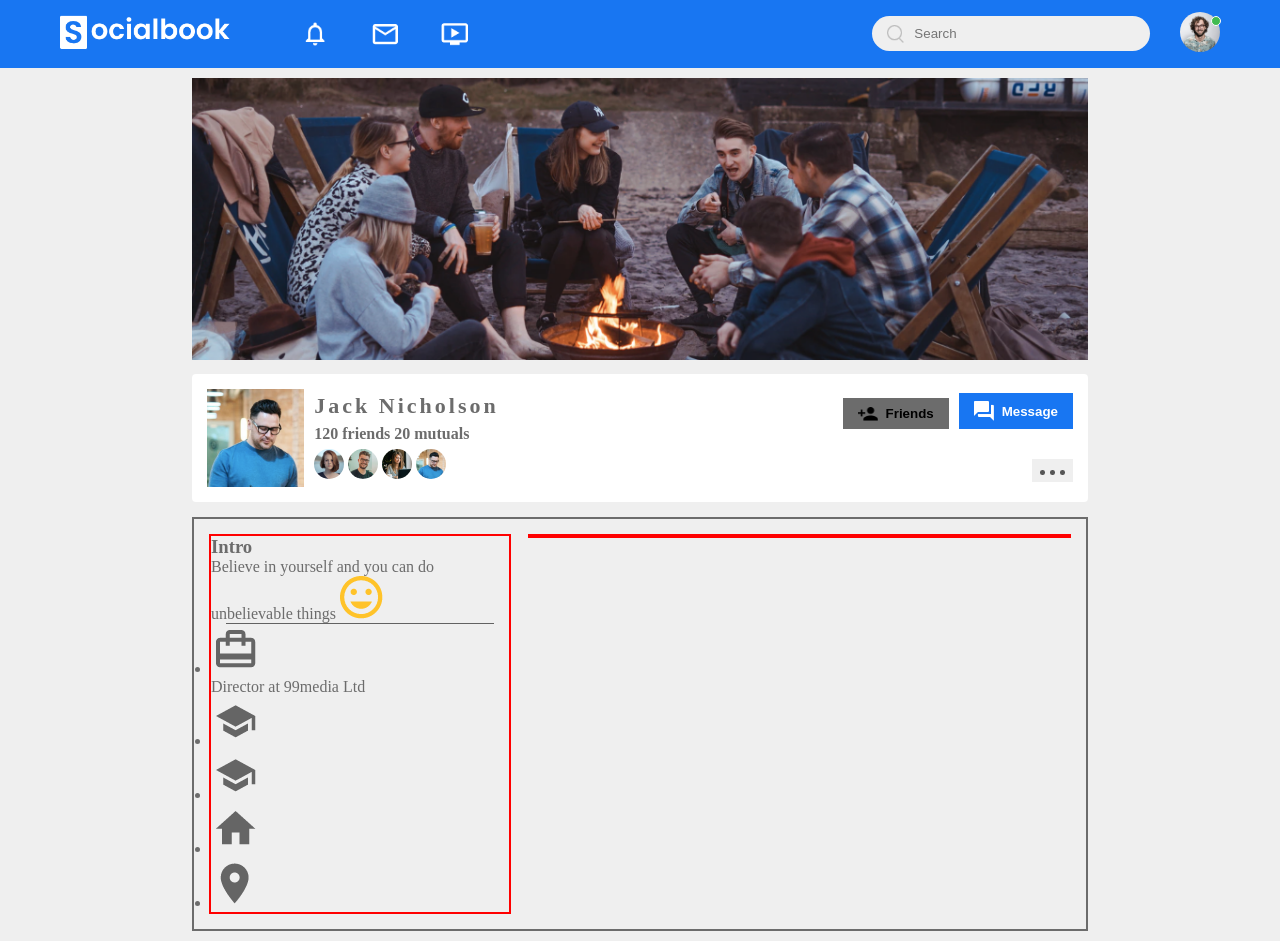
==== pages/profile.html @ 213f25bf "app" ====
<!doctype html>
<html lang="en">
  <head>
    <meta charset="UTF-8" />
    <meta name="viewport" content="width=device-width, initial-scale=1.0" />
    <title>Profile</title>
    <link rel="stylesheet" href="../css/profile.css" />
    <link rel="stylesheet" href="../css/main.css" />
  </head>
  <body>
    <header>
      <!-- nav icons -->
      <nav class="navigation_icon">
        <a href="../index.html"
          ><img src="../images/logo.png" alt="socialBook logo" class="logo"
        /></a>

        <div class="icons">
          <img src="../images/notification.png" alt="notification" />
          <img src="../images/inbox.png" alt="email" />
          <img src="../images/video.png" alt="" />
        </div>
      </nav>

      <!-- search and profile -->
      <div class="user">
        <div class="search-box">
          <img src="../images/search.png" alt="" />
          <input type="search" class="search" placeholder="Search" />
        </div>

        <div class="profile_click">
          <img src="../images/profile-pic.png" alt="" id="user_img" />
          <div class="status"></div>
        </div>
      </div>

      <div class="dropdown_menu">
        <!-- toggle btn -->
        <div id="dark_mode_toogle">
          <span></span>
        </div>

        <!-- user profile -->
        <div class="dropdown_user_profile">
          <img src="../images/profile-pic.png" alt="" />

          <div>
            <p>John Nicholson</p>
            <a href="#">See your Profile</a>
          </div>
        </div>

        <div class="margin"></div>

        <!-- feedback -->
        <div class="dropdown_user_profile">
          <img src="../images/feedback.png" alt="" />

          <div>
            <p>Give Feedback</p>
            <a href="#">Help us to improve the new design</a>
          </div>
        </div>
        <div class="margin"></div>

        <!-- Settings -->
        <div class="dropdown_user_profile_link">
          <div class="dropdown_details">
            <img src="../images/setting.png" alt="" />
            <a href="#">Settings & Privacy </a>
          </div>

          <a href="#"><img src="../images/arrow.png" alt="" /></a>
        </div>

        <!-- help -->
        <div class="dropdown_user_profile_link">
          <div class="dropdown_details">
            <img src="../images/help.png" alt="" />
            <a href="#">Help & Support </a>
          </div>

          <a href="#"><img src="../images/arrow.png" alt="" /></a>
        </div>

        <!-- display -->
        <div class="dropdown_user_profile_link">
          <div class="dropdown_details">
            <img src="../images/display.png" alt="" />
            <a href="#">Display & Accessibility </a>
          </div>

          <a href="#"><img src="../images/arrow.png" alt="" /></a>
        </div>

        <!-- Logout -->
        <div class="dropdown_user_profile_link">
          <div class="dropdown_details">
            <img src="../images/logout.png" alt="" />
            <a href="#">Logout</a>
          </div>

          <a href="#"><img src="../images/arrow.png" alt="" /></a>
        </div>
      </div>
    </header>

    <main class="profile_container">
      <img src="../images/cover.png" alt="" class="cover" />

      <!-- profile information -->
      <section class="profile_info">
        <div class="profile_info_leftside">
          <img src="../images/profile.png" alt="" />

          <!-- details -->
          <div class="profile_info_leftside_info">
            <h3>Jack Nicholson</h3>
            <p>120 friends <span></span> 20 mutuals</p>
            <img src="../images/member-1.png" alt="" />
            <img src="../images/member-2.png" alt="" />
            <img src="../images/member-3.png" alt="" />
            <img src="../images/member-4.png" alt="" />
          </div>
        </div>

        <!-- right-side -->
        <div class="profile_info_rightside">
          <div class="profile_info_righttside_details">
            <div class="profile_btns">
              <!-- add friend -->
              <button type="button" id="add_friends">
                <div class="btn_details">
                  <img src="../images/add-friends.png" alt="" />
                  <span>Friends</span>
                </div>
              </button>

              <!-- message -->
              <button type="button" id="msg">
                <div class="btn_details">
                  <img src="../images/message.png" alt="" />
                  <span>Message</span>
                </div>
              </button>
            </div>
            <button type="button">
              <img src="../images/more.png" alt="" />
            </button>
          </div>
        </div>
      </section>

      <section class="profile_content">
        <div class="content_leftside">
          <div class="content_intro">
            <h3>Intro</h3>
            <p>
              Believe in yourself and you can do unbelievable things
              <img src="../images/feeling.png" alt="" />
            </p>
            <div class="margin"></div>
          </div>

          <!-- content list -->
          <div class="content_list">
            <ul>
              <li>
                <div class="content_list_items">
                  <img src="../images/profile-job.png" alt="" />
                  <p>Director at 99media Ltd</p>
                </div>
              </li>
              <li>
                <div class="content_list_items">
                  <img src="../images/profile-study.png" alt="" />
                </div>
              </li>
              <li>
                <div class="content_list_items">
                  <img src="../images/profile-study.png" alt="" />
                </div>
              </li>
              <li>
                <div class="content_list_items">
                  <img src="../images/profile-home.png" alt="" />
                </div>
              </li>
              <li>
                <div class="content_list_items">
                  <img src="../images/profile-location.png" alt="" />
                </div>
              </li>
            </ul>
          </div>
        </div>
        <div class="content_rightside"></div>
      </section>
    </main>

    <script src="../js/profile.js"></script>
  </body>
</html>
---- css/profile.css ----
body {
  color: #6c6c6c;
}

.profile_container {
  margin: 10px auto;
  width: 70%;
}

.cover {
  width: 100%;
}

.profile_info {
  width: 100%;
  background: #fff;
  display: flex;
  align-items: center;
  justify-content: space-between;
  margin-top: 10px;
  padding: 15px;
  overflow: hidden;
  border-radius: 4px;
}

.profile_info_leftside {
  display: flex;
  align-items: center;
  gap: 10px;
}

.profile_info_leftside > img {
  width: 20%;
}

.profile_info_leftside_info > img {
  width: 30px;
  border-radius: 50%;
  cursor: pointer;
}

.profile_info_leftside_info > h3 {
  font-size: 22px;
  letter-spacing: 3px;
  margin-bottom: 6px;
  font-weight: 900;
}

.profile_info_leftside_info > p {
  margin-bottom: 6px;
  font-weight: 600;
}

.profile_info_righttside_details {
  display: flex;
  align-items: center;
  flex-direction: column;
  justify-content: center;
  gap: 30px;
}

.profile_info_righttside_details .profile_btns {
  display: flex;
  gap: 10px;
}

.profile_btns #add_friends,
.profile_btns #msg {
  padding: 8px 15px;
  border: none;
  cursor: pointer;
  font-weight: 600;
}
.profile_btns #add_friends {
  background: #6c6c6c;
}

.btn_details > img {
  width: 20px;
}

.btn_details {
  display: flex;
  align-items: center;
  justify-content: center;
  gap: 8px;
}

.profile_btns #msg {
  background: #1876f2;
  color: #fff;
}

.profile_info_righttside_details button {
  align-self: end;
  padding: 4px 8px;
  border: none;
  cursor: pointer;
}

.profile_info_righttside_details button > img {
  width: 25px;
}

/* dark mode */
.profile_info.dark {
  background-color: #000;
}

/* content */
.profile_content {
  display: flex;
  justify-content: space-between;
  padding: 15px;
  border: 2px solid;
  width: 100%;
  margin-top: 15px;
}

.profile_content .content_leftside {
  flex-basis: 35%;
  align-self: flex-start;
  border: 2px solid red;
}

.profile_content .content_rightside {
  flex-basis: 63%;
  align-self: flex-start;
  border: 2px solid red;
}
---- css/main.css ----
* {
  margin: 0;
  padding: 0;
  box-sizing: border-box;
}

body {
  background: #efefef;
}

/* header */
header {
  background-color: #1876f2;
  display: flex;
  padding: 10px 60px;
  align-items: center;
  justify-content: space-between;
  position: sticky;
  top: 0;
  z-index: 100;
}

.logo {
  width: 170px;
  cursor: pointer;
}

.navigation_icon {
  display: flex;
  align-items: center;
  justify-content: center;
  gap: 70px;
}

.icons {
  display: flex;
  align-items: center;
  justify-content: center;
  gap: 40px;
  cursor: pointer;
}

.icons img {
  width: 30px;
}

.user {
  display: flex;
  align-items: center;
  justify-content: space-between;
  gap: 30px;
  width: 30%;
}

.user #user_img {
  width: 40px;
  height: 40px;
  border-radius: 50%;
  position: relative;
  cursor: pointer;
}

.status {
  height: 10px;
  width: 10px;
  background: #41bb51;
  position: absolute;
  border-radius: 50%;
  border: 1px solid #fff;
  transform: translate(31px, -40px);
}

.search-box {
  background: #efefef;
  display: flex;
  justify-content: center;
  align-items: center;
  width: 100%;
  padding: 0 15px;
  border-radius: 40px;
}

.search {
  padding: 10px;
  width: 100%;
  outline: none;
  border: 0;
  background: transparent;
}

.search-box img {
  width: 18px;
  height: 18px;
}

/* main */
.container {
  display: flex;
  justify-content: space-between;
  padding: 10px 60px;
}

/* LEFT SIDEBAR */
.container .left-sidebar {
  flex-basis: 25%;
  position: sticky;
  top: 70px;
  align-self: flex-start;
}

.container .left-sidebar .group ul {
  list-style: none;
}

.container .left-sidebar .group ul .group_links {
  display: flex;
  align-items: center;
  gap: 15px;
  margin-bottom: 20px;
  cursor: pointer;
}

.container .left-sidebar .group ul .group_links img {
  width: 40px;
  object-fit: contain;
}

.container .left-sidebar .group a {
  text-decoration: none;
  color: #1876f2;
  font-weight: 700;
}

.container .left-sidebar .top {
  padding-bottom: 30px;

  border-bottom: 1px solid #626262;
}

.container .left-sidebar .shortcuts {
  padding-top: 20px;
}

.container .left-sidebar .group .group_links a {
  color: #626262;
  text-decoration: none;
  font-weight: 900;
}

.container .left-sidebar .shortcuts h3 {
  color: #626262;
  font-weight: 700;
  margin-bottom: 20px;
}

/* RIGHT SIDEBAR */
.container .right-sidebar {
  background: #fff;
  flex-basis: 25%;
  position: sticky;
  top: 70px;
  align-self: flex-start;
  padding: 15px;
  border-radius: 6px;
  color: #626262;
}

.activities {
  display: flex;
  justify-content: space-between;
  align-items: center;
  margin-bottom: 10px;
}

.activities h3 {
  font-weight: 700;
  color: #626262;
  font-size: 20px;
}

.activities a {
  text-decoration: none;
  color: #1876f2;
  font-weight: 900;
}

.notification_list {
  display: flex;
  flex-direction: column;
  gap: 20px;
}

.notification_list .calendars {
  display: flex;
  gap: 15px;
  align-items: center;
}

.notification_list .calendars .date {
  display: flex;
  flex-direction: column;
  border-radius: 12px;
  flex-basis: 25%;
  overflow: hidden;
}

.notification_list .calendars .date .date_number {
  text-align: center;
  font-size: 1.2rem;
  font-weight: 600;
  width: 100%;
  padding: 15px;
  border-radius: 12px 12px 0 0;
}

.notification_list .calendars .date .month_number {
  background: #1876f2;
  color: #fff;
  border-radius: 0 0 10px 10px;
  text-align: center;
  width: 100%;
  padding: 5px;
  font-weight: 600;
}

.notification_list .calendars .notification_tasks h3 {
  color: #626262;
  font-weight: 900;
}

.notification_list .calendars .notification_tasks p {
  display: flex;
  align-items: center;
  gap: 5px;
  color: #626262;
  margin: 6px 0;
  opacity: 0.6;
}

.notification_list .calendars .notification_tasks p img {
  width: 10px;
}

.notification_list .calendars .notification_tasks a {
  text-decoration: none;
  color: #1876f2;
  font-weight: 600;
}

.advert {
  margin-top: 20px;
}

.advert #close_advert {
  color: #626262;
}

.right-sidebar .advert_img {
  width: 100%;
  border-radius: 6px;
}

.conversation {
  margin-top: 20px;
}

.conversation ul {
  list-style: none;
}

.conversation ul .conversation_list {
  display: flex;
  align-items: center;
  gap: 15px;
  margin-bottom: 20px;
}

.conversation ul .conversation_list a {
  text-decoration: none;
  color: #626262;
  font-weight: 600;
}

.conversation ul .conversation_list img {
  border-radius: 50%;
  position: relative;
  width: 40px;
}

.conversation ul .conversation_list .member_status {
  height: 9px;
  width: 9px;
  background: #41bb51;
  position: absolute;
  border-radius: 50%;
  transform: translate(32px, 9px);
  border: 1px solid #fff;
}

/* MAIN CONTENT */
.container .main-content {
  flex-basis: 47%;
  position: sticky;
  top: 70px;
  align-self: flex-start;
}

.status_story {
  display: flex;
  justify-content: space-between;
  margin-bottom: 20px;
  align-items: center;
}

.story {
  flex-basis: 18%;
  padding-top: 32%;
  background-image:
    linear-gradient(transparent, rgba(0, 0, 0, 0.5)),
    url(../images/status-1.png);
  background-position: center;
  background-size: cover;
  position: relative;
  border-radius: 14px;
  cursor: pointer;
}

.story_two {
  background-image:
    linear-gradient(transparent, rgba(0, 0, 0, 0.7)),
    url(../images/status-2.png);
  background-position: center;
  background-size: cover;
}

.story_three {
  background-image:
    linear-gradient(transparent, rgba(0, 0, 0, 0.7)),
    url(../images/status-3.png);
  background-position: center;
  background-size: cover;
}

.story_four {
  background-image:
    linear-gradient(transparent, rgba(0, 0, 0, 0.7)),
    url(../images/status-4.png);
  background-position: center;
  background-size: cover;
}

.story_five {
  background-image:
    linear-gradient(transparent, rgba(0, 0, 0, 0.7)),
    url(../images/status-5.png);
  background-position: center;
  background-size: cover;
}

.story #upload {
  position: absolute;
  width: 45px;
  border-radius: 50%;
  bottom: 44px;
  left: 34px;
  border-radius: 1px solid #6c6c6c;
}

.story_user {
  position: absolute;
  width: 45px;
  height: 45px;
  border-radius: 50%;
  top: 10px;
  left: 10px;
  border: 4px solid #1876f2;
}

.story h3 {
  position: absolute;
  bottom: 10px;
  text-align: center;
  width: 100%;
  color: #fff;
  font-size: 18px;
  opacity: 0.7;
}

.user_post {
  background: #fff;
  margin-bottom: 20px;
  border-radius: 6px;
  padding: 20px;
  color: #626262;
  width: 100%;
}

.user_post_profile_details {
  display: flex;
  align-items: center;
  width: 100%;
  gap: 10px;
}

.user_post_profile_details .post_status h3 {
  font-weight: 700;
  font-size: 20px;
  letter-spacing: 1px;
}

.post_status_details {
  display: flex;
  align-items: center;
  cursor: pointer;
}

.user_post_profile_details .post_status p {
  font-weight: 700;
  letter-spacing: 1px;
}

.user_post_status {
  margin: 10px 0 0px 50px;
}

.user_post .user_post_status textarea {
  border: 0;
  outline: none;
  width: 100%;
  font-size: 1rem;
  margin-bottom: 10px;
  border-bottom: 1px solid #ccc;
  background: transparent;
  resize: none;
}

.user_post .user_post_status .status_post_icons {
  display: flex;
  gap: 20px;
  width: 100%;
}

.user_post .user_post_status .status_post_icons img {
  width: 20px;
}

.user_post .user_post_status .status_post_icons .post_icons {
  display: flex;
  justify-content: center;
  align-items: center;
  gap: 8px;
}

.user_post .user_post_status .status_post_icons .post_icons p {
  font-weight: 600;
}

.news_feed {
  background: #fff;
  margin-bottom: 20px;
  border-radius: 6px;
  padding: 20px;
  color: #626262;
}

.news_feed_profile_details {
  display: flex;
  align-items: center;
  justify-content: space-between;
  width: 100%;
  cursor: pointer;
  margin-bottom: 15px;
}

.news_feed_profile_details_left {
  display: flex;
  align-items: center;
  justify-content: center;
  gap: 10px;
}

.news_feed_profile_details_left > img {
  width: 40px;
  height: 40px;
  border-radius: 50%;
}

.news_feed_profile_details > a img {
  width: 20px;
}
.news_feed_profile_details h3 {
  font-weight: 700;
  font-size: 20px;
  letter-spacing: 1px;
}

.news_feed_profile_details p {
  font-weight: 700;
  letter-spacing: 1px;
  color: #9a9a9a;
}

.newsfeed_details > img {
  width: 100%;
  margin-top: 8px;
  border-radius: 4px;
}

.newsfeed_details p {
  font-size: 20px;
  color: #9a9a9a;
}

.newsfeed_details p > a span {
  font-weight: 600;
}

.newsfeed_details p > a {
  text-decoration: none;
}

.newsfeed_details p .blue {
  color: #1876f2;
}

.social_cta {
  display: flex;
  align-items: center;
  justify-content: space-between;
  margin-top: 5px;
}

.social_cta .social_icons_right > img {
  width: 30px;
  border-radius: 50%;
  cursor: pointer;
}
.social_cta .social_icons_right > .arrow_down {
  width: 25px;
}

.social_icons_right {
  display: flex;
  align-items: center;
  cursor: pointer;
}

.social_cta .social_icons_left {
  display: flex;
  justify-content: center;
  align-items: center;
  gap: 30px;
  cursor: pointer;
}

.social_cta .social_icons {
  display: flex;
  justify-content: center;
  align-items: center;
  gap: 7px;
}

.social_cta .social_icons > img {
  width: 20px;
}

.social_cta .social_icons p {
  padding-top: 3px;
}

.footer {
  text-align: center;
  font-size: 1rem;
  color: #9a9a9a;
  padding: 10px 0 20px;
}

.cta_loadmore {
  display: block;
  cursor: pointer;
  margin: auto;
  padding: 5px 10px;
  background: transparent;
  border: 1px solid #9a9a9a;
  border-radius: 4px;
  color: #626262;
}

.dropdown_menu {
  position: absolute;
  width: 90%;
  max-width: 350px;
  height: 430px;
  background: #fff;
  box-shadow: 0 0 10px rgba(0, 0, 0, 0.4);
  border-radius: 4px;
  overflow: hidden;
  top: 70px;
  right: 5%;
  opacity: 0;
  visibility: hidden;
  transition:
    opacity 0.4s ease,
    visibility 0.4s ease;
}

.dropdown_menu.click {
  opacity: 1;
  visibility: visible;
}

.dropdown_user_profile {
  background: #fff;
  display: flex;
  align-items: center;
  width: 100%;
  gap: 10px;
  padding: 15px 15px;
  cursor: pointer;
}

.margin {
  border-bottom: 1px solid #626262;
  width: 90%;
  margin: 0 auto;
}

.dropdown_user_profile img,
.dropdown_details > img,
.user_post_profile_details > img {
  border-radius: 50%;
  width: 40px;
}

.dropdown_user_profile a {
  color: #1876f2;
  text-decoration: none;
}

.dropdown_user_profile p {
  color: #626262;
  font-size: 18px;
  font-weight: 700;
  text-decoration: none;
}

.dropdown_user_profile_link {
  width: 100%;
  padding: 10px 15px;
  margin-bottom: 10px;
  cursor: pointer;
  display: flex;
  justify-content: space-between;
  align-items: center;
}

.dropdown_user_profile_link a > img {
  width: 10px;
}

.dropdown_details {
  display: flex;
  align-items: center;
  gap: 10px;
}

.dropdown_details a {
  color: #626262;
  text-decoration: none;
  font-size: 1.1rem;
}

#dark_mode_toogle {
  position: absolute;
  width: 45px;
  background: #ccc;
  top: 20px;
  right: 20px;
  border-radius: 15px;
  padding: 2px 3px;
  cursor: pointer;
  display: flex;
  transition:
    padding-left 0.5s ease,
    background 0.5s ease;
}

#dark_mode_toogle > span {
  background: #fff;
  width: 18px;
  height: 18px;
  border-radius: 50%;
  display: inline-block;
}

#dark_mode_toogle.dark_btn_on {
  background: #0a0a0a;
  padding-left: 23px;
}

/* darkmode utilities */
body.dark {
  background: #0a0a0a;
  color: #626262;
  transition: background 0.5s ease;
}
header.dark,
.news_feed.dark,
.user_post.dark,
.right-sidebar.dark,
.dropdown_menu.dark,
.dropdown_user_profile.dark {
  background-color: #000;
}
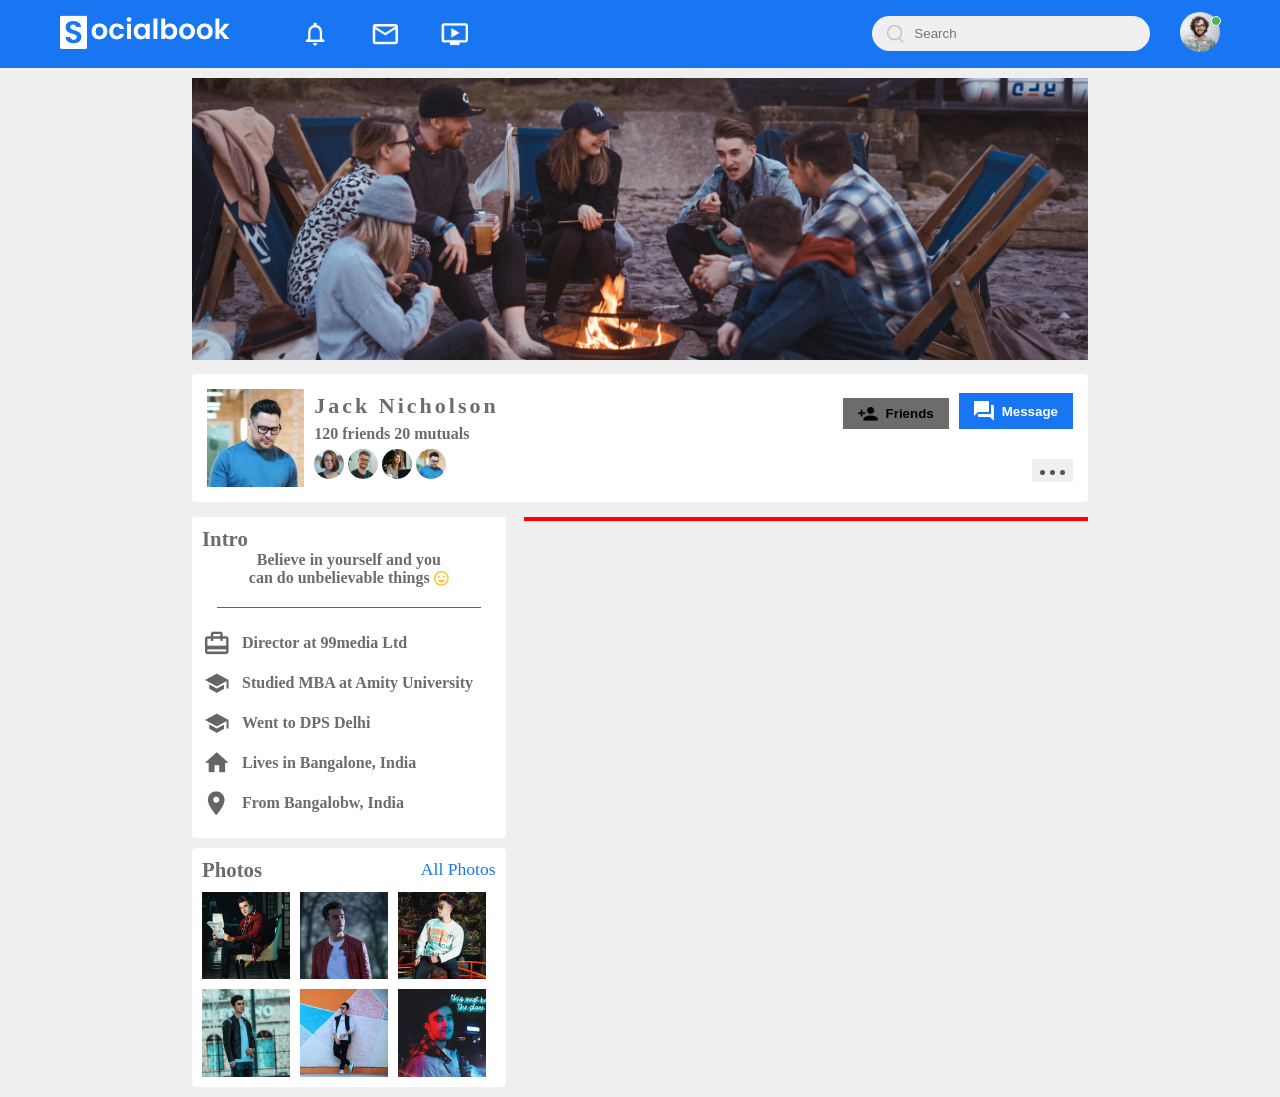
==== commit 34930d95: "app" ====
--- a/pages/profile.html
+++ b/pages/profile.html
@@ -153,48 +153,89 @@
       </section>
 
       <section class="profile_content">
-        <div class="content_leftside">
-          <div class="content_intro">
-            <h3>Intro</h3>
-            <p>
-              Believe in yourself and you can do unbelievable things
-              <img src="../images/feeling.png" alt="" />
-            </p>
-            <div class="margin"></div>
-          </div>
-
-          <!-- content list -->
-          <div class="content_list">
-            <ul>
-              <li>
-                <div class="content_list_items">
-                  <img src="../images/profile-job.png" alt="" />
-                  <p>Director at 99media Ltd</p>
-                </div>
-              </li>
-              <li>
-                <div class="content_list_items">
-                  <img src="../images/profile-study.png" alt="" />
-                </div>
-              </li>
-              <li>
-                <div class="content_list_items">
-                  <img src="../images/profile-study.png" alt="" />
-                </div>
-              </li>
-              <li>
-                <div class="content_list_items">
-                  <img src="../images/profile-home.png" alt="" />
-                </div>
-              </li>
-              <li>
-                <div class="content_list_items">
-                  <img src="../images/profile-location.png" alt="" />
-                </div>
-              </li>
-            </ul>
-          </div>
-        </div>
+        <div class="profile_content_leftcontainer">
+          <div class="content_leftside">
+            <div class="content_intro">
+              <h3>Intro</h3>
+              <p>
+                Believe in yourself and you can do unbelievable things
+                <img src="../images/feeling.png" alt="" />
+              </p>
+              <div class="margin"></div>
+            </div>
+            <!-- content list -->
+            <div class="content_list">
+              <ul>
+                <li>
+                  <div class="content_list_items">
+                    <img src="../images/profile-job.png" alt="" />
+                    <p>Director at 99media Ltd</p>
+                  </div>
+                </li>
+                <li>
+                  <div class="content_list_items">
+                    <img src="../images/profile-study.png" alt="" />
+                    <p>Studied MBA at Amity University</p>
+                  </div>
+                </li>
+                <li>
+                  <div class="content_list_items">
+                    <img src="../images/profile-study.png" alt="" />
+                    <p>Went to DPS Delhi</p>
+                  </div>
+                </li>
+                <li>
+                  <div class="content_list_items">
+                    <img src="../images/profile-home.png" alt="" />
+                    <p>Lives in Bangalone, India</p>
+                  </div>
+                </li>
+                <li>
+                  <div class="content_list_items">
+                    <img src="../images/profile-location.png" alt="" />
+                    <p>From Bangalobw, India</p>
+                  </div>
+                </li>
+              </ul>
+            </div>
+          </div>
+
+          <!-- Gallery -->
+          <div class="content_gallery">
+            <div class="gallery_title">
+              <h3>Photos</h3>
+              <a href="#">All Photos</a>
+            </div>
+
+            <div class="gallery">
+              <div class="gallery-item">
+                <img src="../images/photo1.png" alt="" />
+              </div>
+
+              <div class="gallery-item">
+                <img src="../images/photo2.png" alt="" />
+              </div>
+
+              <div class="gallery-item">
+                <img src="../images/photo3.png" alt="" />
+              </div>
+
+              <div class="gallery-item">
+                <img src="../images/photo4.png" alt="" />
+              </div>
+
+              <div class="gallery-item">
+                <img src="../images/photo5.png" alt="" />
+              </div>
+
+              <div class="gallery-item">
+                <img src="../images/photo6.png" alt="" />
+              </div>
+            </div>
+          </div>
+        </div>
+
+        <!-- right -->
         <div class="content_rightside"></div>
       </section>
     </main>
--- a/css/profile.css
+++ b/css/profile.css
@@ -108,19 +108,112 @@
 }
 
 /* content */
+.profile_content_leftcontainer {
+  display: flex;
+  flex-direction: column;
+  gap: 10px;
+  align-items: center;
+  justify-content: center;
+  flex-basis: 35%;
+}
+
 .profile_content {
   display: flex;
   justify-content: space-between;
-  padding: 15px;
-  border: 2px solid;
   width: 100%;
   margin-top: 15px;
 }
 
-.profile_content .content_leftside {
-  flex-basis: 35%;
-  align-self: flex-start;
-  border: 2px solid red;
+.profile_content .content_leftside,
+.content_gallery {
+  background: #fff;
+  padding: 10px;
+  border-radius: 4px;
+}
+
+.content_intro {
+  margin-bottom: 20px;
+}
+
+.content_intro h3 {
+  font-weight: 700;
+  font-size: 1.3rem;
+}
+
+.content_intro p {
+  text-align: center;
+  margin-top: 6px;
+  font-weight: 600;
+  padding-bottom: 20px;
+  width: 70%;
+  margin: 0 auto;
+}
+
+.content_intro p > img {
+  width: 15px;
+  vertical-align: middle;
+}
+
+.content_list ul {
+  list-style: none;
+  width: 100%;
+}
+
+.content_list ul li {
+  padding-bottom: 10px;
+}
+
+.content_list_items {
+  display: flex;
+  align-items: center;
+  gap: 10px;
+}
+
+.content_list_items > img {
+  width: 30px;
+}
+
+.content_list_items > p {
+  font-weight: 600;
+}
+
+/* gallery */
+.gallery_title {
+  display: flex;
+  justify-content: space-between;
+  align-items: center;
+  margin-bottom: 10px;
+}
+
+.gallery_title h3 {
+  font-weight: 700;
+  font-size: 1.3rem;
+}
+
+.gallery_title a {
+  font-weight: 500;
+  color: #1876f2;
+  text-decoration: none;
+  font-size: 1.1rem;
+}
+
+.gallery {
+  display: flex;
+  flex-wrap: wrap;
+  gap: 10px;
+  width: 100%;
+}
+
+.gallery-item {
+  width: calc((100% - 30px) / 3);
+  overflow: hidden;
+  cursor: pointer;
+}
+
+.gallery-item img {
+  width: 100%;
+  object-fit: cover;
+  display: block;
 }
 
 .profile_content .content_rightside {
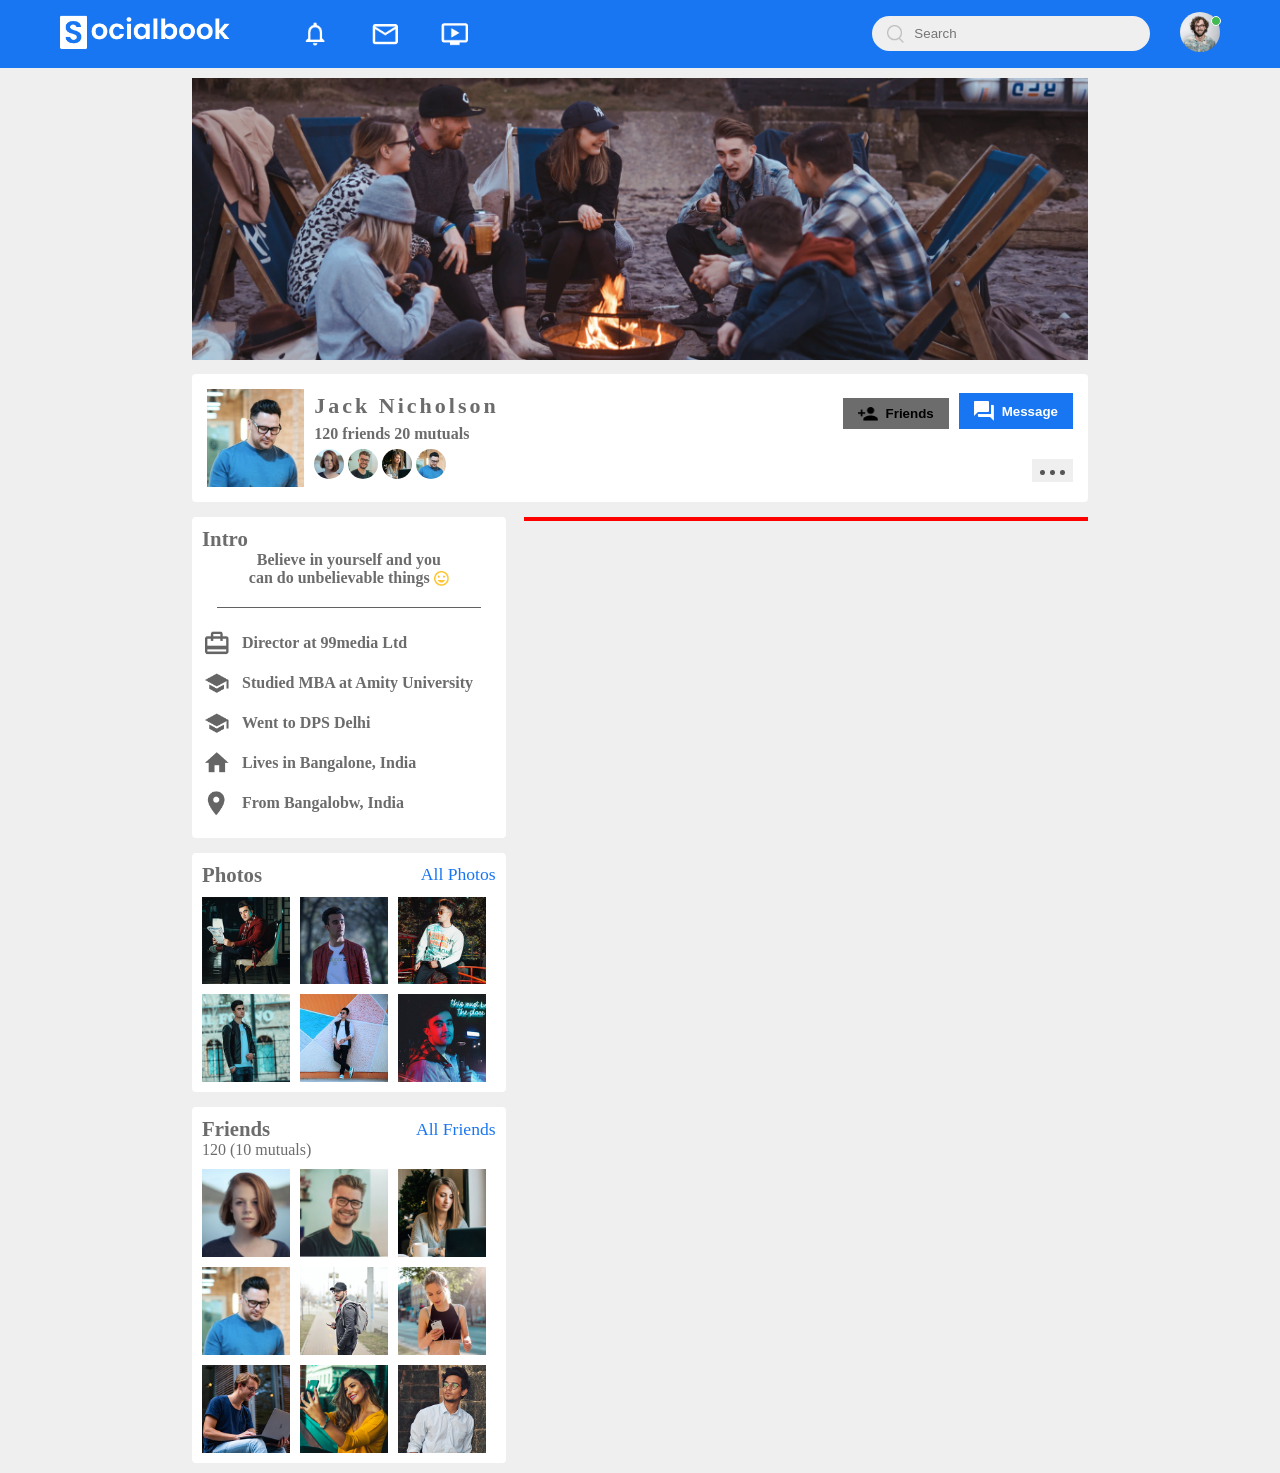
==== commit c1686306: "app" ====
--- a/pages/profile.html
+++ b/pages/profile.html
@@ -233,6 +233,50 @@
               </div>
             </div>
           </div>
+
+          <!--  Friends Gallery -->
+          <div class="content_gallery">
+            <div class="gallery_title">
+              <h3>Friends</h3>
+              <a href="#">All Friends</a>
+            </div>
+            <p>120 (10 mutuals)</p>
+
+            <div class="gallery">
+              <div class="gallery-item">
+                <img src="../images/member-1.png" alt="" />
+              </div>
+
+              <div class="gallery-item">
+                <img src="../images/member-2.png" alt="" />
+              </div>
+
+              <div class="gallery-item">
+                <img src="../images/member-3.png" alt="" />
+              </div>
+
+              <div class="gallery-item">
+                <img src="../images/member-4.png" alt="" />
+              </div>
+
+              <div class="gallery-item">
+                <img src="../images/member-5.png" alt="" />
+              </div>
+
+              <div class="gallery-item">
+                <img src="../images/member-6.png" alt="" />
+              </div>
+              <div class="gallery-item">
+                <img src="../images/member-7.png" alt="" />
+              </div>
+              <div class="gallery-item">
+                <img src="../images/member-8.png" alt="" />
+              </div>
+              <div class="gallery-item">
+                <img src="../images/member-9.png" alt="" />
+              </div>
+            </div>
+          </div>
         </div>
 
         <!-- right -->
--- a/css/profile.css
+++ b/css/profile.css
@@ -108,20 +108,20 @@
 }
 
 /* content */
+.profile_content {
+  display: flex;
+  justify-content: space-between;
+  width: 100%;
+  margin-top: 15px;
+}
+
 .profile_content_leftcontainer {
   display: flex;
   flex-direction: column;
-  gap: 10px;
+  gap: 15px;
   align-items: center;
   justify-content: center;
   flex-basis: 35%;
-}
-
-.profile_content {
-  display: flex;
-  justify-content: space-between;
-  width: 100%;
-  margin-top: 15px;
 }
 
 .profile_content .content_leftside,
@@ -182,7 +182,6 @@
   display: flex;
   justify-content: space-between;
   align-items: center;
-  margin-bottom: 10px;
 }
 
 .gallery_title h3 {
@@ -202,6 +201,7 @@
   flex-wrap: wrap;
   gap: 10px;
   width: 100%;
+  margin-top: 10px;
 }
 
 .gallery-item {
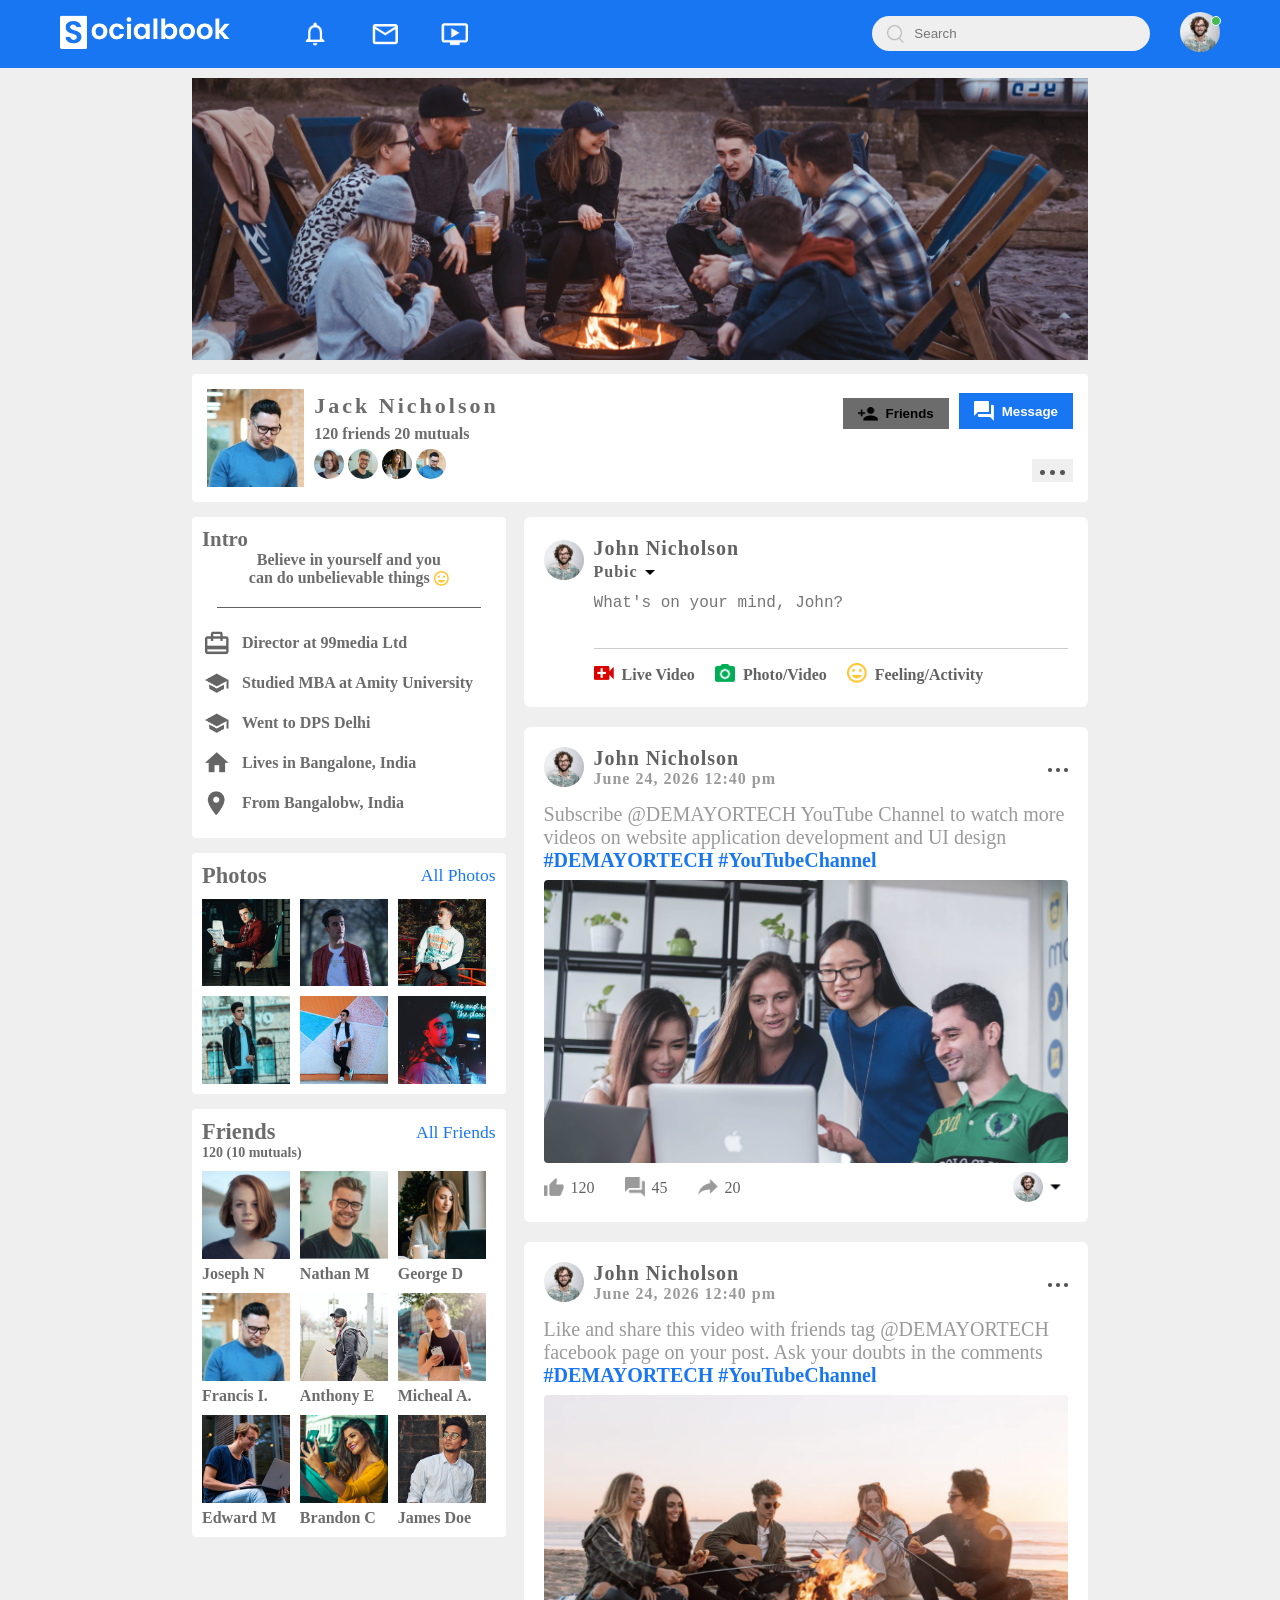
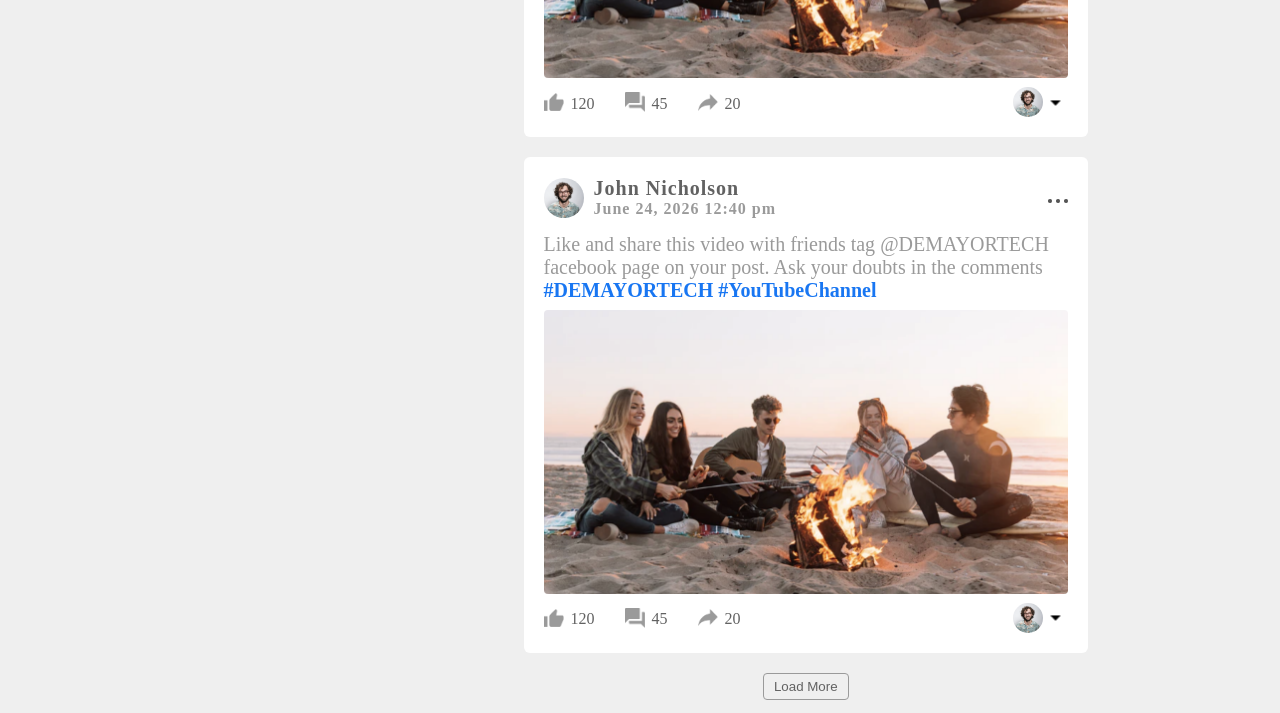
==== commit 66ebb5fe: "app" ====
--- a/pages/profile.html
+++ b/pages/profile.html
@@ -245,42 +245,257 @@
             <div class="gallery">
               <div class="gallery-item">
                 <img src="../images/member-1.png" alt="" />
+                <p>Joseph N</p>
               </div>
 
               <div class="gallery-item">
                 <img src="../images/member-2.png" alt="" />
+                <p>Nathan M</p>
               </div>
 
               <div class="gallery-item">
                 <img src="../images/member-3.png" alt="" />
+                <p>George D</p>
               </div>
 
               <div class="gallery-item">
                 <img src="../images/member-4.png" alt="" />
+                <p>Francis I.</p>
               </div>
 
               <div class="gallery-item">
                 <img src="../images/member-5.png" alt="" />
+                <p>Anthony E</p>
               </div>
 
               <div class="gallery-item">
                 <img src="../images/member-6.png" alt="" />
+                <p>Micheal A.</p>
               </div>
               <div class="gallery-item">
                 <img src="../images/member-7.png" alt="" />
+                <p>Edward M</p>
               </div>
               <div class="gallery-item">
                 <img src="../images/member-8.png" alt="" />
+                <p>Brandon C</p>
               </div>
               <div class="gallery-item">
                 <img src="../images/member-9.png" alt="" />
-              </div>
-            </div>
-          </div>
-        </div>
-
-        <!-- right -->
-        <div class="content_rightside"></div>
+                <p>James Doe</p>
+              </div>
+            </div>
+          </div>
+        </div>
+
+        <!-- right side -->
+        <div class="content_rightside">
+          <!--  user status Post -->
+          <div class="user_post">
+            <!-- user profile left side  -->
+            <div class="user_post_profile_details">
+              <img src="../images/profile-pic.png" alt="" />
+
+              <div class="post_status">
+                <h3>John Nicholson</h3>
+                <div class="post_status_details">
+                  <p>Pubic</p>
+                  <img src="../images/arrow-down.png" alt="" />
+                </div>
+              </div>
+            </div>
+
+            <div class="user_post_status">
+              <textarea
+                rows="3"
+                placeholder="What's on your mind, John?"
+              ></textarea>
+
+              <!-- status iocns -->
+              <div class="status_post_icons">
+                <div class="post_icons">
+                  <a href="#"><img src="../images/live-video.png" alt="" /></a>
+                  <p>Live Video</p>
+                </div>
+                <div class="post_icons">
+                  <a href="#"><img src="../images/photo.png" alt="" /></a>
+                  <p>Photo/Video</p>
+                </div>
+                <div class="post_icons">
+                  <a href="#"><img src="../images/feeling.png" alt="" /></a>
+                  <p>Feeling/Activity</p>
+                </div>
+              </div>
+            </div>
+          </div>
+
+          <!-- News Feed One-->
+          <div class="news_feed">
+            <!-- user profile left side  -->
+            <div class="news_feed_profile_details">
+              <div class="news_feed_profile_details_left">
+                <img src="../images/profile-pic.png" alt="" />
+
+                <div class="new_feed_details_group">
+                  <h3>John Nicholson</h3>
+                  <p>June 24, 2026 12:40 pm</p>
+                </div>
+              </div>
+
+              <a href="#"><img src="../images/more.png" alt="" /></a>
+            </div>
+
+            <!-- news feed content -->
+            <div class="newsfeed_details">
+              <p>
+                Subscribe <span>@DEMAYORTECH</span> YouTube Channel to watch
+                more videos on website application development and UI design
+                <a href="#">
+                  <span class="blue"> #DEMAYORTECH </span>
+                </a>
+                <a href="#"><span class="blue">#YouTubeChannel</span></a>
+              </p>
+              <img src="../images/feed-image-1.png" alt="" />
+            </div>
+
+            <!-- likes, share and comment -->
+            <div class="social_cta">
+              <div class="social_icons_left">
+                <div class="social_icons">
+                  <img src="../images/like.png" alt="" />
+                  <p>120</p>
+                </div>
+                <div class="social_icons">
+                  <img src="../images/comments.png" alt="" />
+                  <p>45</p>
+                </div>
+                <div class="social_icons">
+                  <img src="../images/share.png" alt="" />
+                  <p>20</p>
+                </div>
+              </div>
+
+              <!-- right -->
+              <div class="social_icons_right">
+                <img src="../images/profile-pic.png" alt="" />
+                <img src="../images/arrow-down.png" alt="" class="arrow_down" />
+              </div>
+            </div>
+          </div>
+
+          <!-- news feed  two-->
+          <div class="news_feed">
+            <!-- user profile left side  -->
+            <div class="news_feed_profile_details">
+              <div class="news_feed_profile_details_left">
+                <img src="../images/profile-pic.png" alt="" />
+
+                <div class="new_feed_details_group">
+                  <h3>John Nicholson</h3>
+                  <p>June 24, 2026 12:40 pm</p>
+                </div>
+              </div>
+
+              <a href="#"><img src="../images/more.png" alt="" /></a>
+            </div>
+
+            <!-- news feed content -->
+            <div class="newsfeed_details">
+              <p>
+                Like and share this video with friends tag
+                <span>@DEMAYORTECH</span> facebook page on your post. Ask your
+                doubts in the comments
+                <a href="#">
+                  <span class="blue"> #DEMAYORTECH </span>
+                </a>
+                <a href="#"><span class="blue">#YouTubeChannel</span></a>
+              </p>
+              <img src="../images/feed-image-2.png" alt="" />
+            </div>
+
+            <!-- likes, share and comment -->
+            <div class="social_cta">
+              <div class="social_icons_left">
+                <div class="social_icons">
+                  <img src="../images/like.png" alt="" />
+                  <p>120</p>
+                </div>
+                <div class="social_icons">
+                  <img src="../images/comments.png" alt="" />
+                  <p>45</p>
+                </div>
+                <div class="social_icons">
+                  <img src="../images/share.png" alt="" />
+                  <p>20</p>
+                </div>
+              </div>
+
+              <!-- right -->
+              <div class="social_icons_right">
+                <img src="../images/profile-pic.png" alt="" />
+                <img src="../images/arrow-down.png" alt="" class="arrow_down" />
+              </div>
+            </div>
+          </div>
+
+          <!-- news feed  three-->
+          <div class="news_feed">
+            <!-- user profile left side  -->
+            <div class="news_feed_profile_details">
+              <div class="news_feed_profile_details_left">
+                <img src="../images/profile-pic.png" alt="" />
+
+                <div class="new_feed_details_group">
+                  <h3>John Nicholson</h3>
+                  <p>June 24, 2026 12:40 pm</p>
+                </div>
+              </div>
+              <a href="#"><img src="../images/more.png" alt="" /></a>
+            </div>
+
+            <!-- news feed content -->
+            <div class="newsfeed_details">
+              <p>
+                Like and share this video with friends tag
+                <span>@DEMAYORTECH</span> facebook page on your post. Ask your
+                doubts in the comments
+                <a href="#">
+                  <span class="blue"> #DEMAYORTECH </span>
+                </a>
+                <a href="#"><span class="blue">#YouTubeChannel</span></a>
+              </p>
+              <img src="../images/feed-image-2.png" alt="" />
+            </div>
+
+            <!-- likes, share and comment -->
+            <div class="social_cta">
+              <div class="social_icons_left">
+                <div class="social_icons">
+                  <img src="../images/like.png" alt="" />
+                  <p>120</p>
+                </div>
+                <div class="social_icons">
+                  <img src="../images/comments.png" alt="" />
+                  <p>45</p>
+                </div>
+
+                <div class="social_icons">
+                  <img src="../images/share.png" alt="" />
+                  <p>20</p>
+                </div>
+              </div>
+
+              <!-- right -->
+              <div class="social_icons_right">
+                <img src="../images/profile-pic.png" alt="" />
+                <img src="../images/arrow-down.png" alt="" class="arrow_down" />
+              </div>
+            </div>
+          </div>
+
+          <!-- load more -->
+          <button class="cta_loadmore" type="button">Load More</button>
+        </div>
       </section>
     </main>
 
--- a/css/profile.css
+++ b/css/profile.css
@@ -119,8 +119,8 @@
   display: flex;
   flex-direction: column;
   gap: 15px;
-  align-items: center;
-  justify-content: center;
+  height: 100%;
+  align-items: center;
   flex-basis: 35%;
 }
 
@@ -186,7 +186,7 @@
 
 .gallery_title h3 {
   font-weight: 700;
-  font-size: 1.3rem;
+  font-size: 1.4rem;
 }
 
 .gallery_title a {
@@ -216,8 +216,16 @@
   display: block;
 }
 
+.gallery-item p {
+  margin-top: 6px;
+  font-weight: 600;
+}
+
+.content_gallery > p {
+  font-weight: 600;
+  font-size: 14px;
+}
 .profile_content .content_rightside {
   flex-basis: 63%;
   align-self: flex-start;
-  border: 2px solid red;
-}
+}
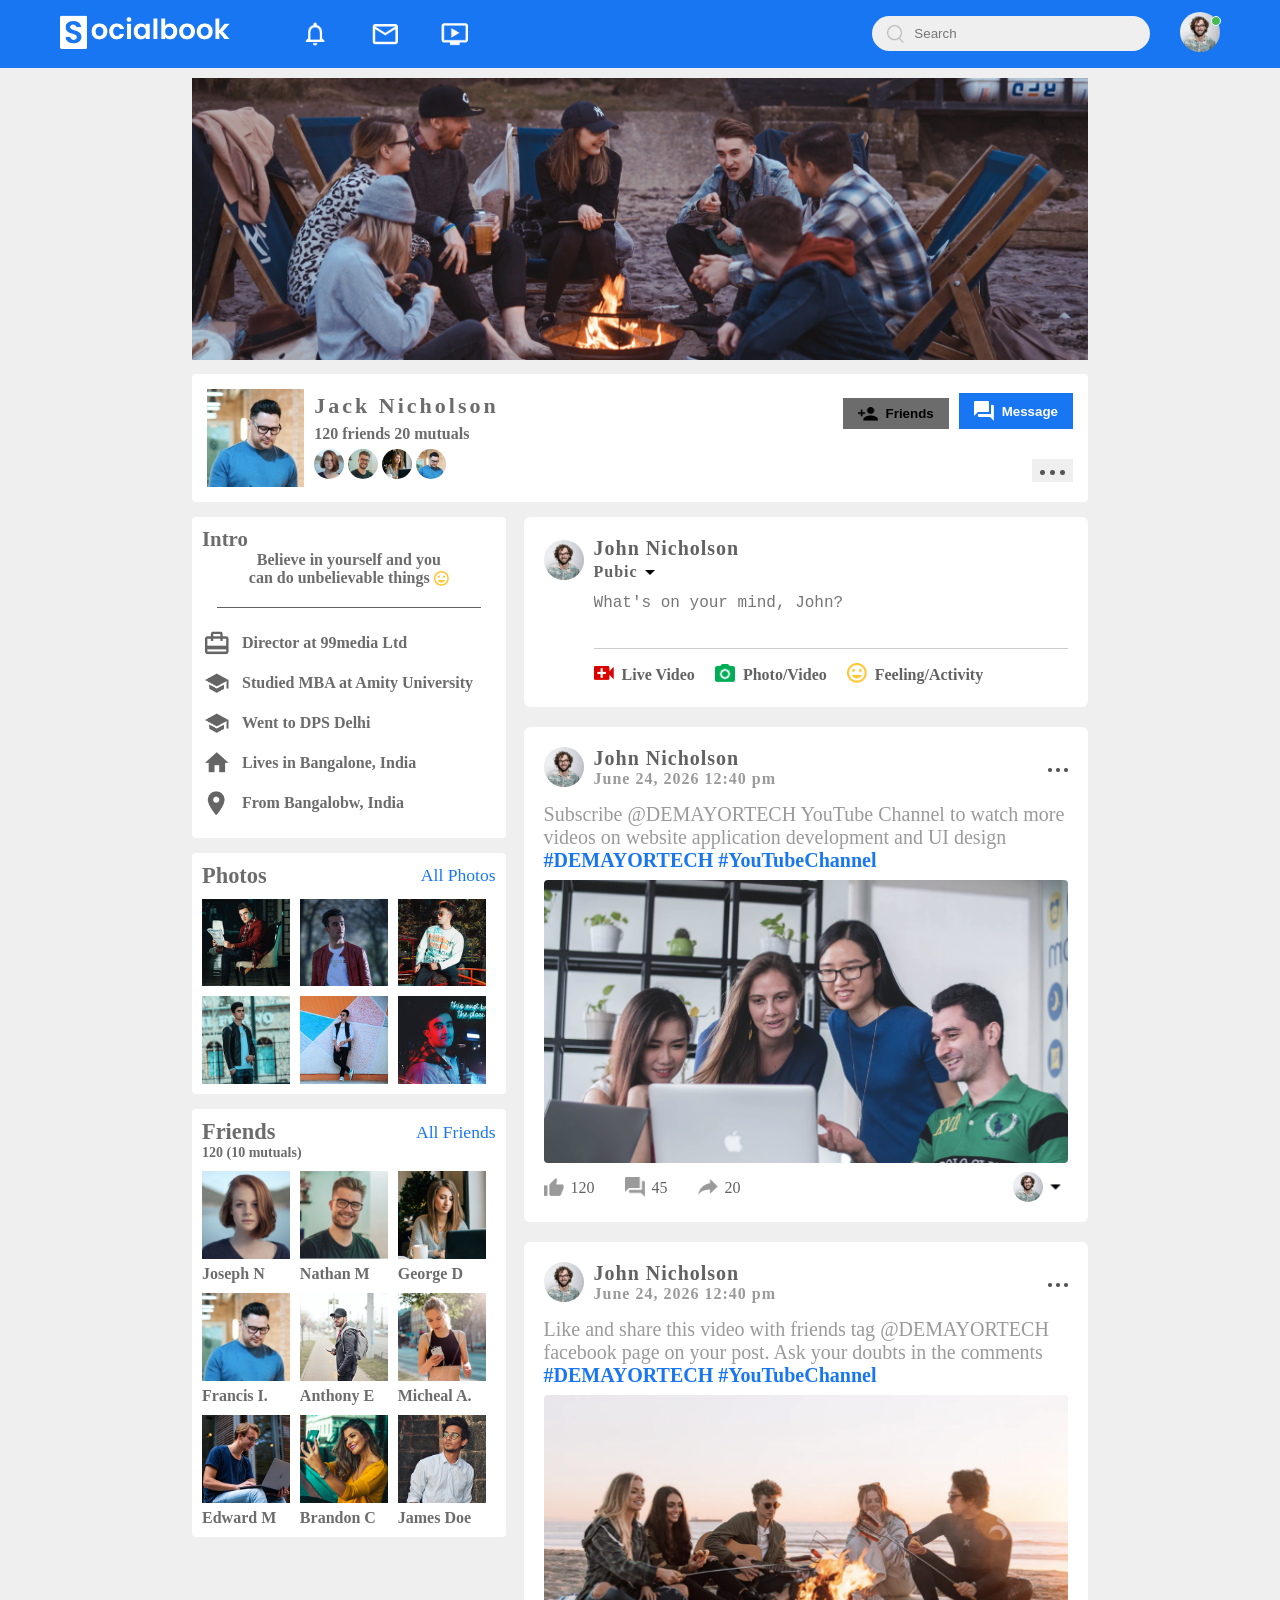
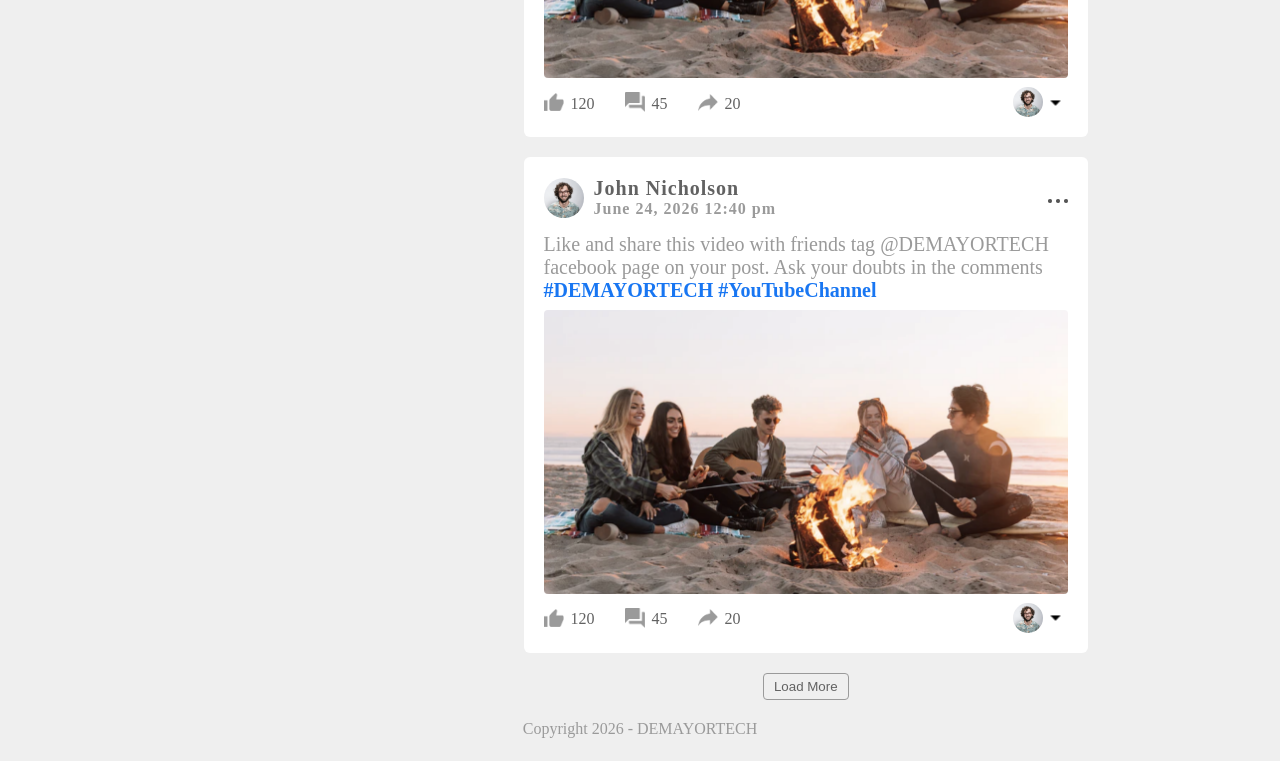
==== commit b5e9e5dd: "app" ====
--- a/pages/profile.html
+++ b/pages/profile.html
@@ -499,6 +499,10 @@
       </section>
     </main>
 
+    <!-- Footer -->
+    <footer class="footer">
+      <p>Copyright 2026 - DEMAYORTECH</p>
+    </footer>
     <script src="../js/profile.js"></script>
   </body>
 </html>
--- a/css/profile.css
+++ b/css/profile.css
@@ -102,11 +102,6 @@
   width: 25px;
 }
 
-/* dark mode */
-.profile_info.dark {
-  background-color: #000;
-}
-
 /* content */
 .profile_content {
   display: flex;
@@ -229,3 +224,11 @@
   flex-basis: 63%;
   align-self: flex-start;
 }
+
+/* dark mode */
+.profile_info.dark,
+.content_gallery.dark,
+.content_leftside.dark,
+.userPost.dark {
+  background-color: #000;
+}
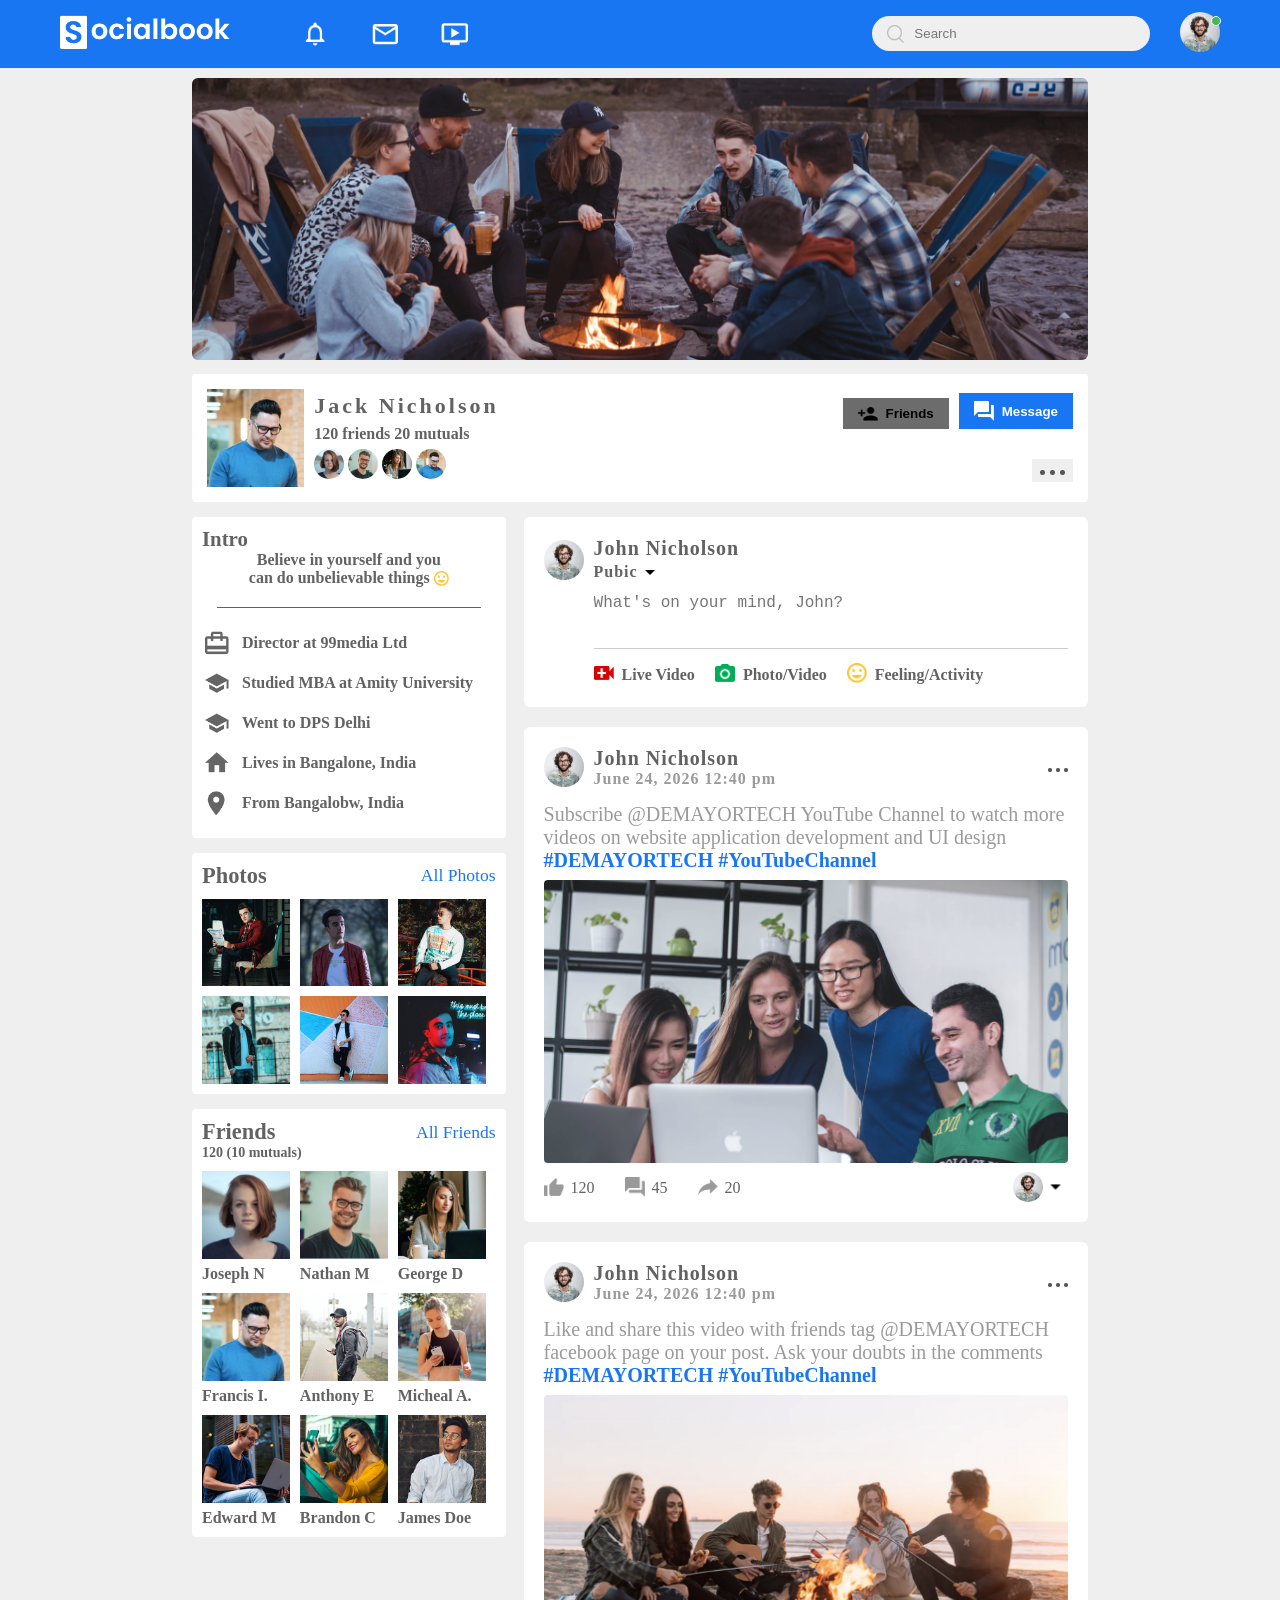
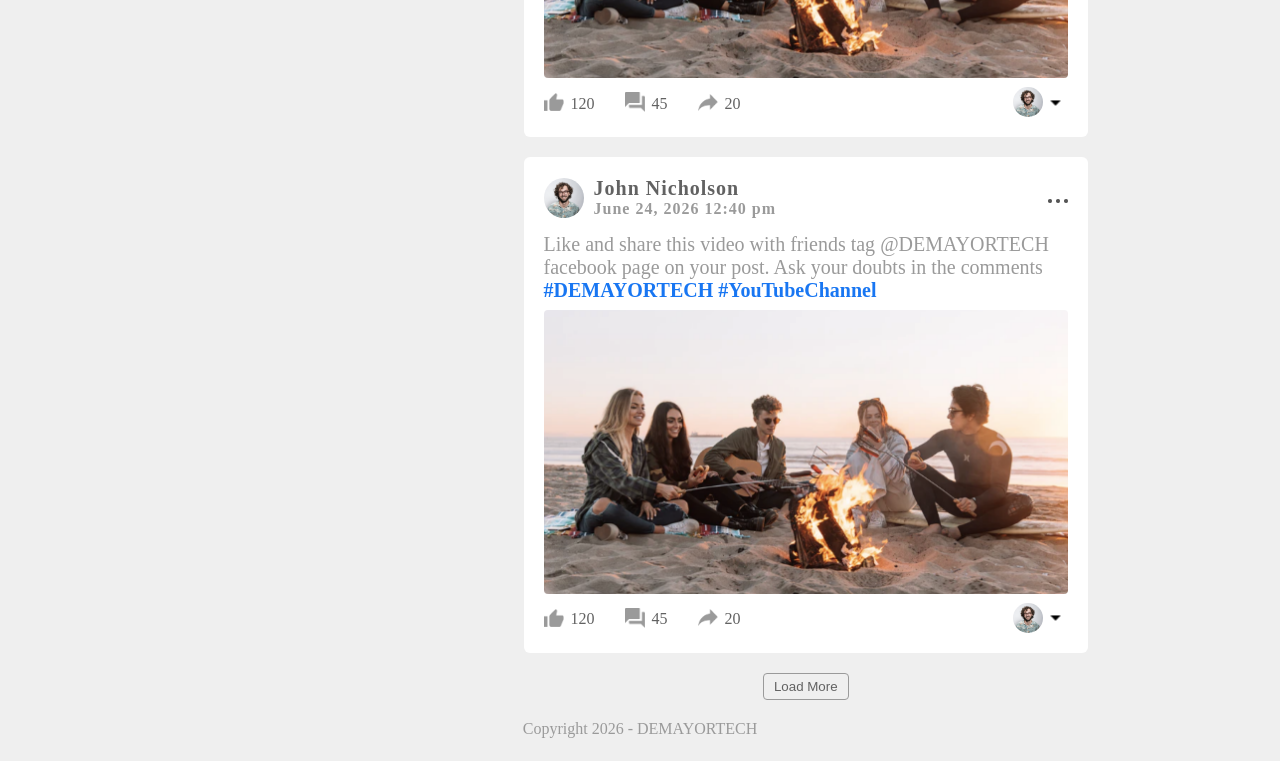
==== commit 63f5798e: "app" ====
--- a/pages/profile.html
+++ b/pages/profile.html
@@ -8,6 +8,8 @@
     <link rel="stylesheet" href="../css/main.css" />
   </head>
   <body>
+
+    <!-- header -->
     <header>
       <!-- nav icons -->
       <nav class="navigation_icon">
--- a/css/profile.css
+++ b/css/profile.css
@@ -5,10 +5,12 @@
 .profile_container {
   margin: 10px auto;
   width: 70%;
+  color: #626262;
 }
 
 .cover {
   width: 100%;
+  border-radius: 6px;
 }
 
 .profile_info {
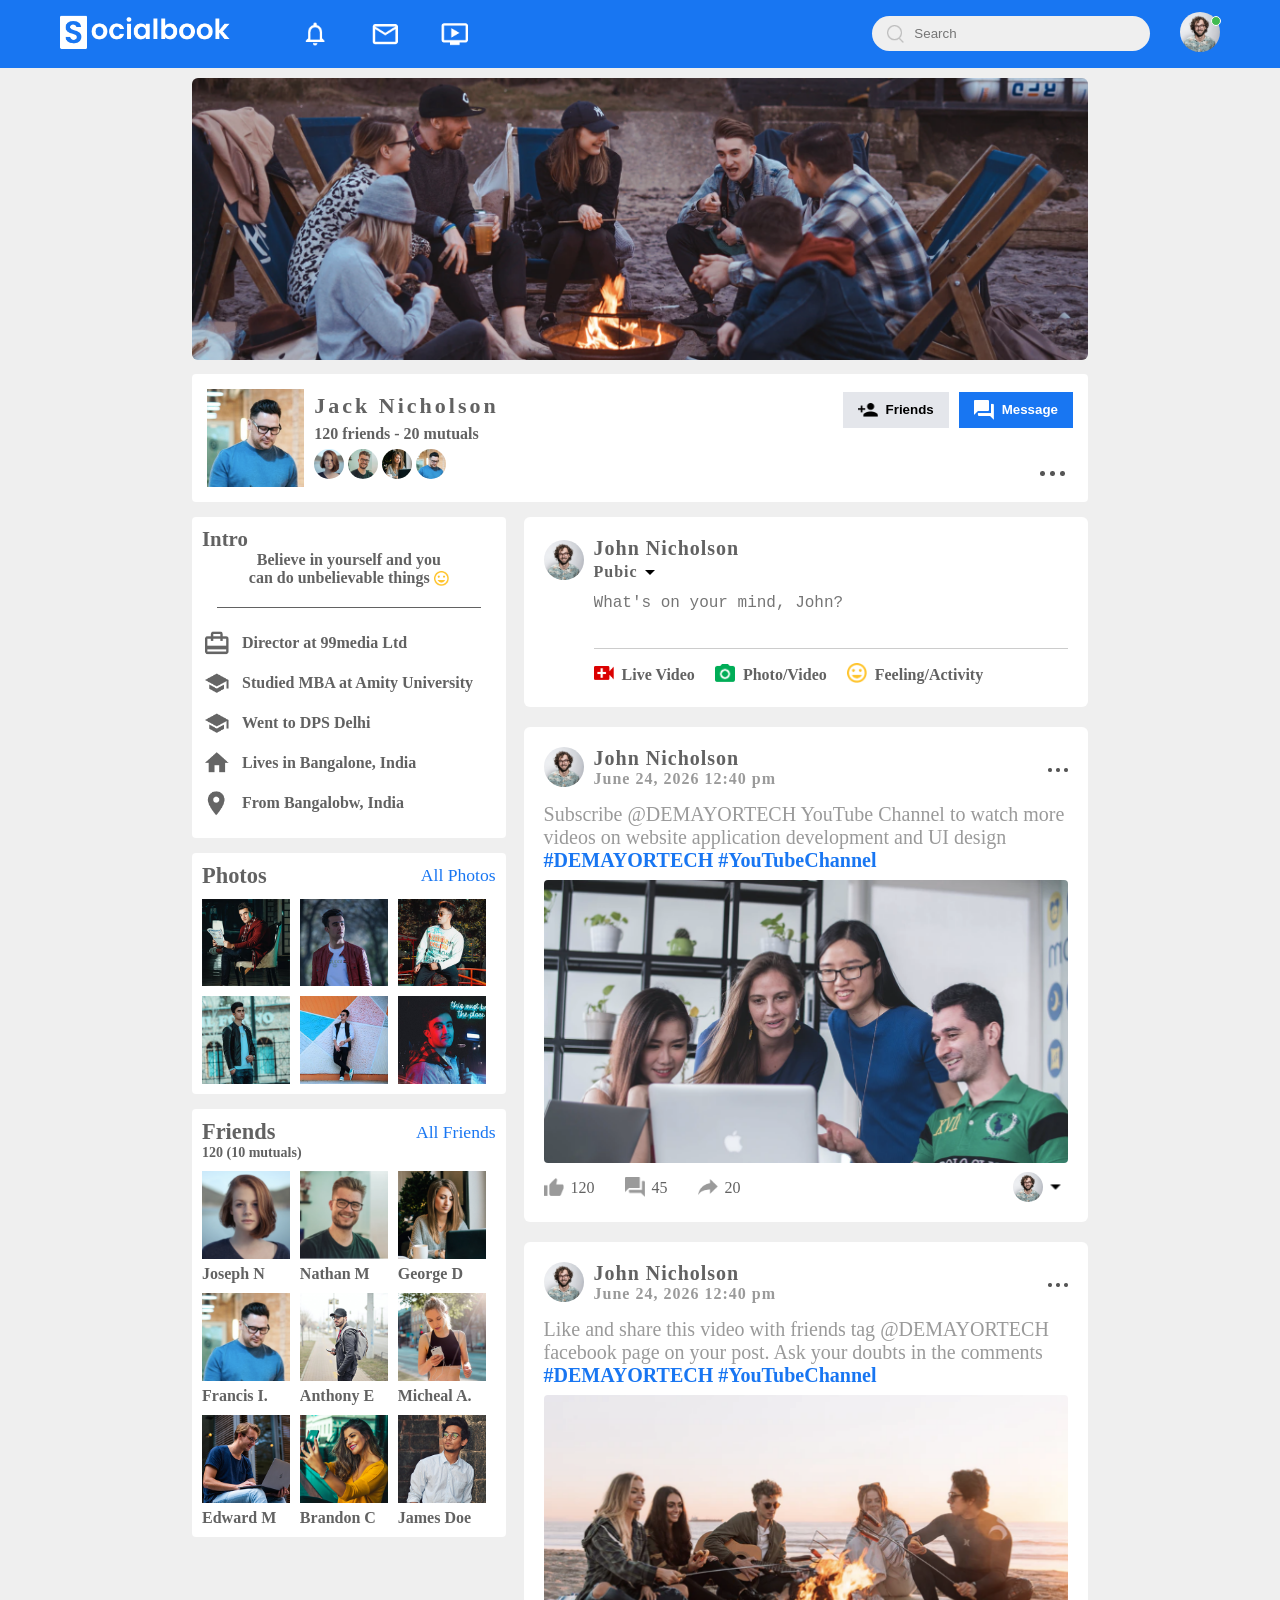
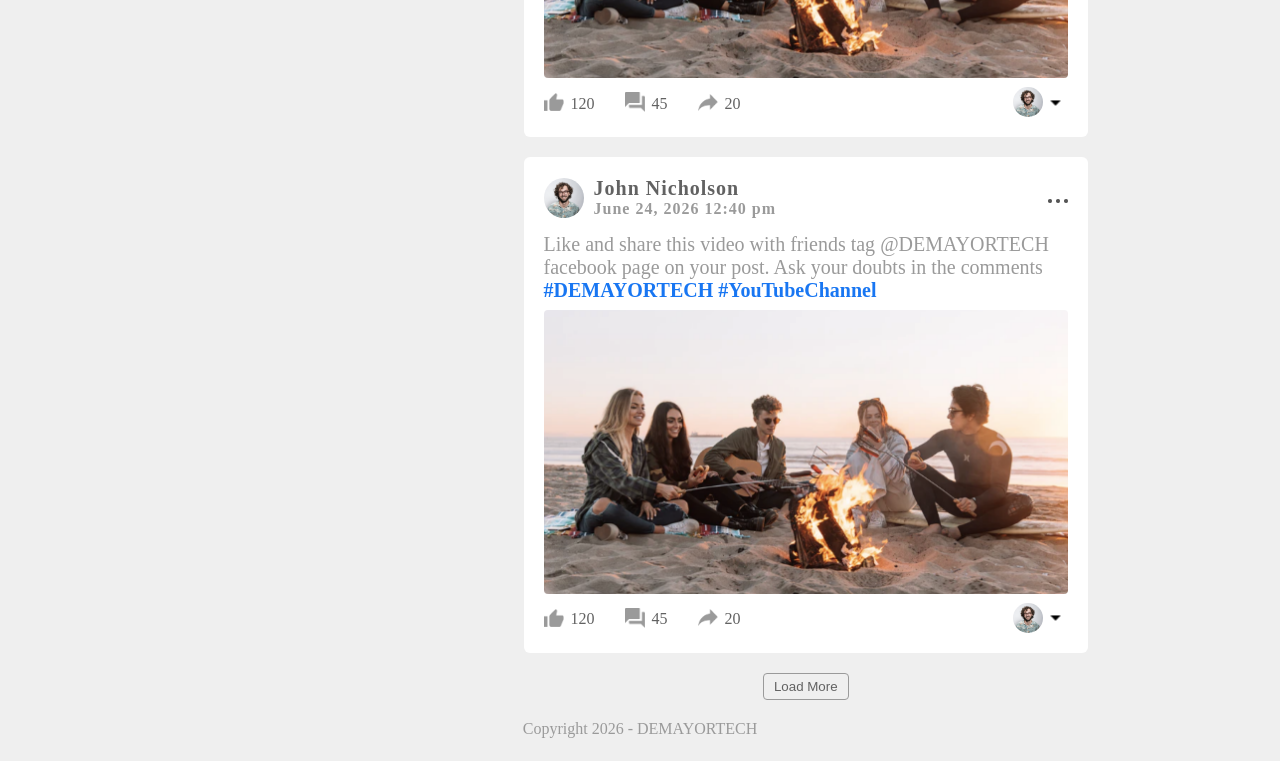
==== commit c6efb34a: "app" ====
--- a/pages/profile.html
+++ b/pages/profile.html
@@ -8,7 +8,6 @@
     <link rel="stylesheet" href="../css/main.css" />
   </head>
   <body>
-
     <!-- header -->
     <header>
       <!-- nav icons -->
@@ -119,7 +118,7 @@
           <!-- details -->
           <div class="profile_info_leftside_info">
             <h3>Jack Nicholson</h3>
-            <p>120 friends <span></span> 20 mutuals</p>
+            <p>120 friends - 20 mutuals</p>
             <img src="../images/member-1.png" alt="" />
             <img src="../images/member-2.png" alt="" />
             <img src="../images/member-3.png" alt="" />
@@ -147,9 +146,9 @@
                 </div>
               </button>
             </div>
-            <button type="button">
+            <a href="#">
               <img src="../images/more.png" alt="" />
-            </button>
+            </a>
           </div>
         </div>
       </section>
--- a/css/profile.css
+++ b/css/profile.css
@@ -74,7 +74,7 @@
   font-weight: 600;
 }
 .profile_btns #add_friends {
-  background: #6c6c6c;
+  background: #e4e6eb;
 }
 
 .btn_details > img {
@@ -93,14 +93,12 @@
   color: #fff;
 }
 
-.profile_info_righttside_details button {
+.profile_info_righttside_details a {
   align-self: end;
   padding: 4px 8px;
-  border: none;
-  cursor: pointer;
-}
-
-.profile_info_righttside_details button > img {
+}
+
+.profile_info_righttside_details a > img {
   width: 25px;
 }
 
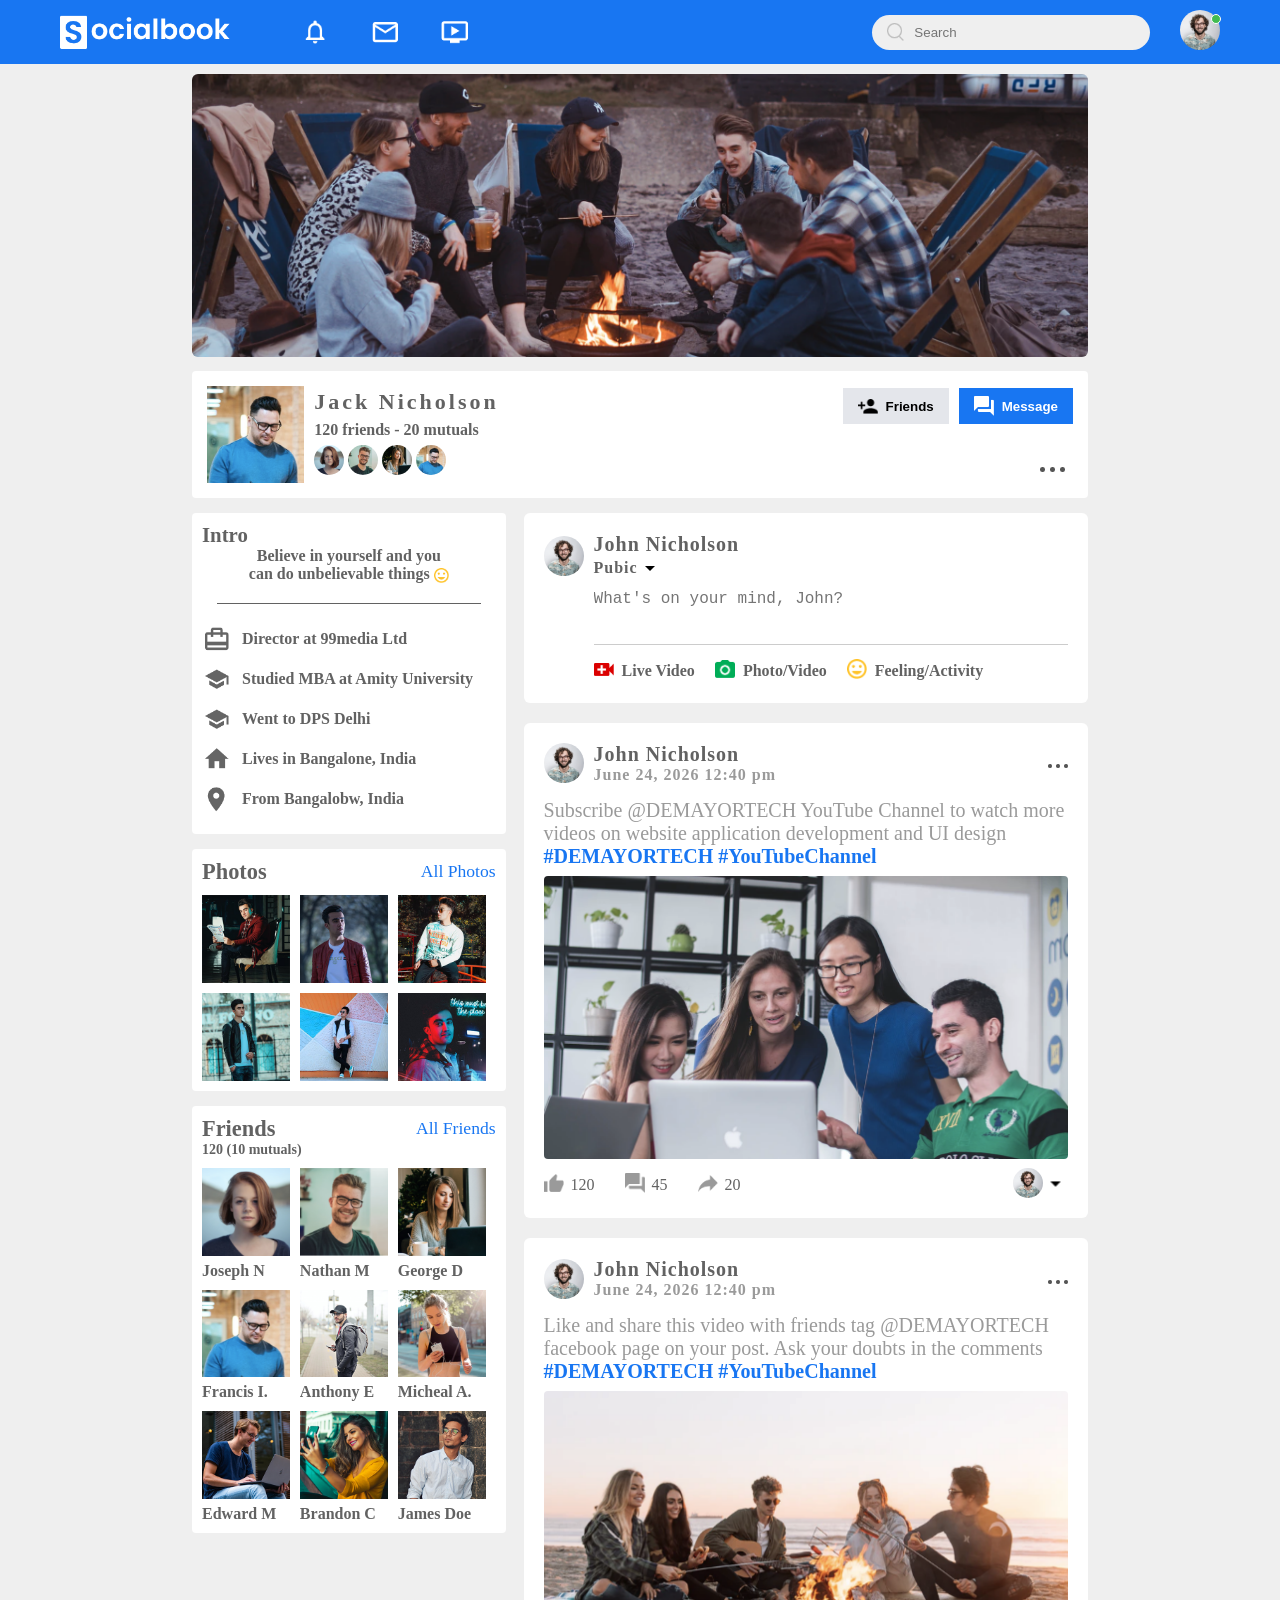
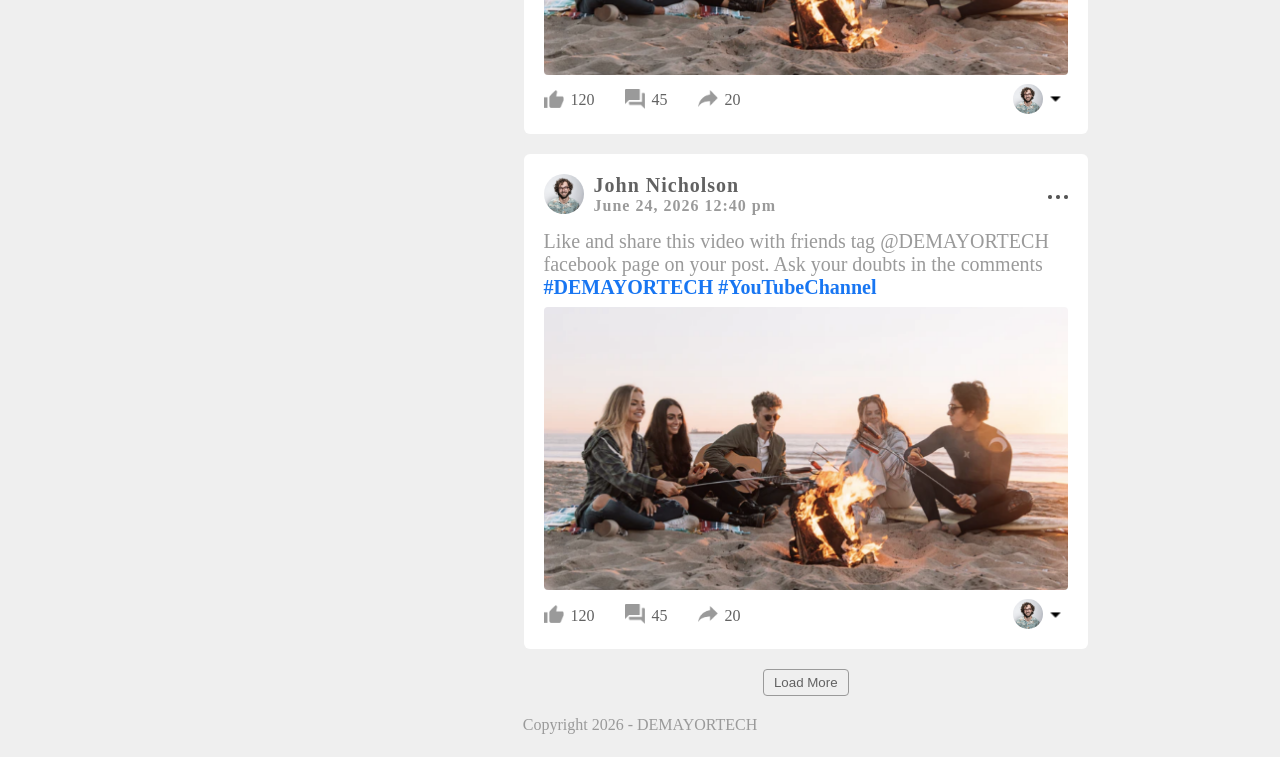
==== commit 83e9e837: "app" ====
--- a/pages/profile.html
+++ b/pages/profile.html
@@ -48,7 +48,7 @@
 
           <div>
             <p>John Nicholson</p>
-            <a href="#">See your Profile</a>
+            <a href="./profile.html">See your Profile</a>
           </div>
         </div>
 
--- a/css/main.css
+++ b/css/main.css
@@ -20,16 +20,17 @@
   z-index: 100;
 }
 
+.navigation_icon {
+  display: flex;
+  align-items: center;
+  justify-content: center;
+  gap: 70px;
+}
+
 .logo {
   width: 170px;
   cursor: pointer;
-}
-
-.navigation_icon {
-  display: flex;
-  align-items: center;
-  justify-content: center;
-  gap: 70px;
+  vertical-align: middle;
 }
 
 .icons {
@@ -712,3 +713,36 @@
 .dropdown_user_profile.dark {
   background-color: #000;
 }
+
+/* Responsive */
+@media (max-width: 900px) {
+  .left-sidebar,
+  .right-sidebar {
+    display: none;
+  }
+
+  header {
+    flex-wrap: wrap;
+  }
+
+  .search-box {
+    display: none;
+  }
+
+  .logo {
+    width: 110px;
+  }
+
+  .icons > img {
+    width: 20px;
+  }
+
+  #user_img {
+    width: 40px;
+  }
+
+  .container {
+    display: block;
+    padding: 10px 20px;
+  }
+}
